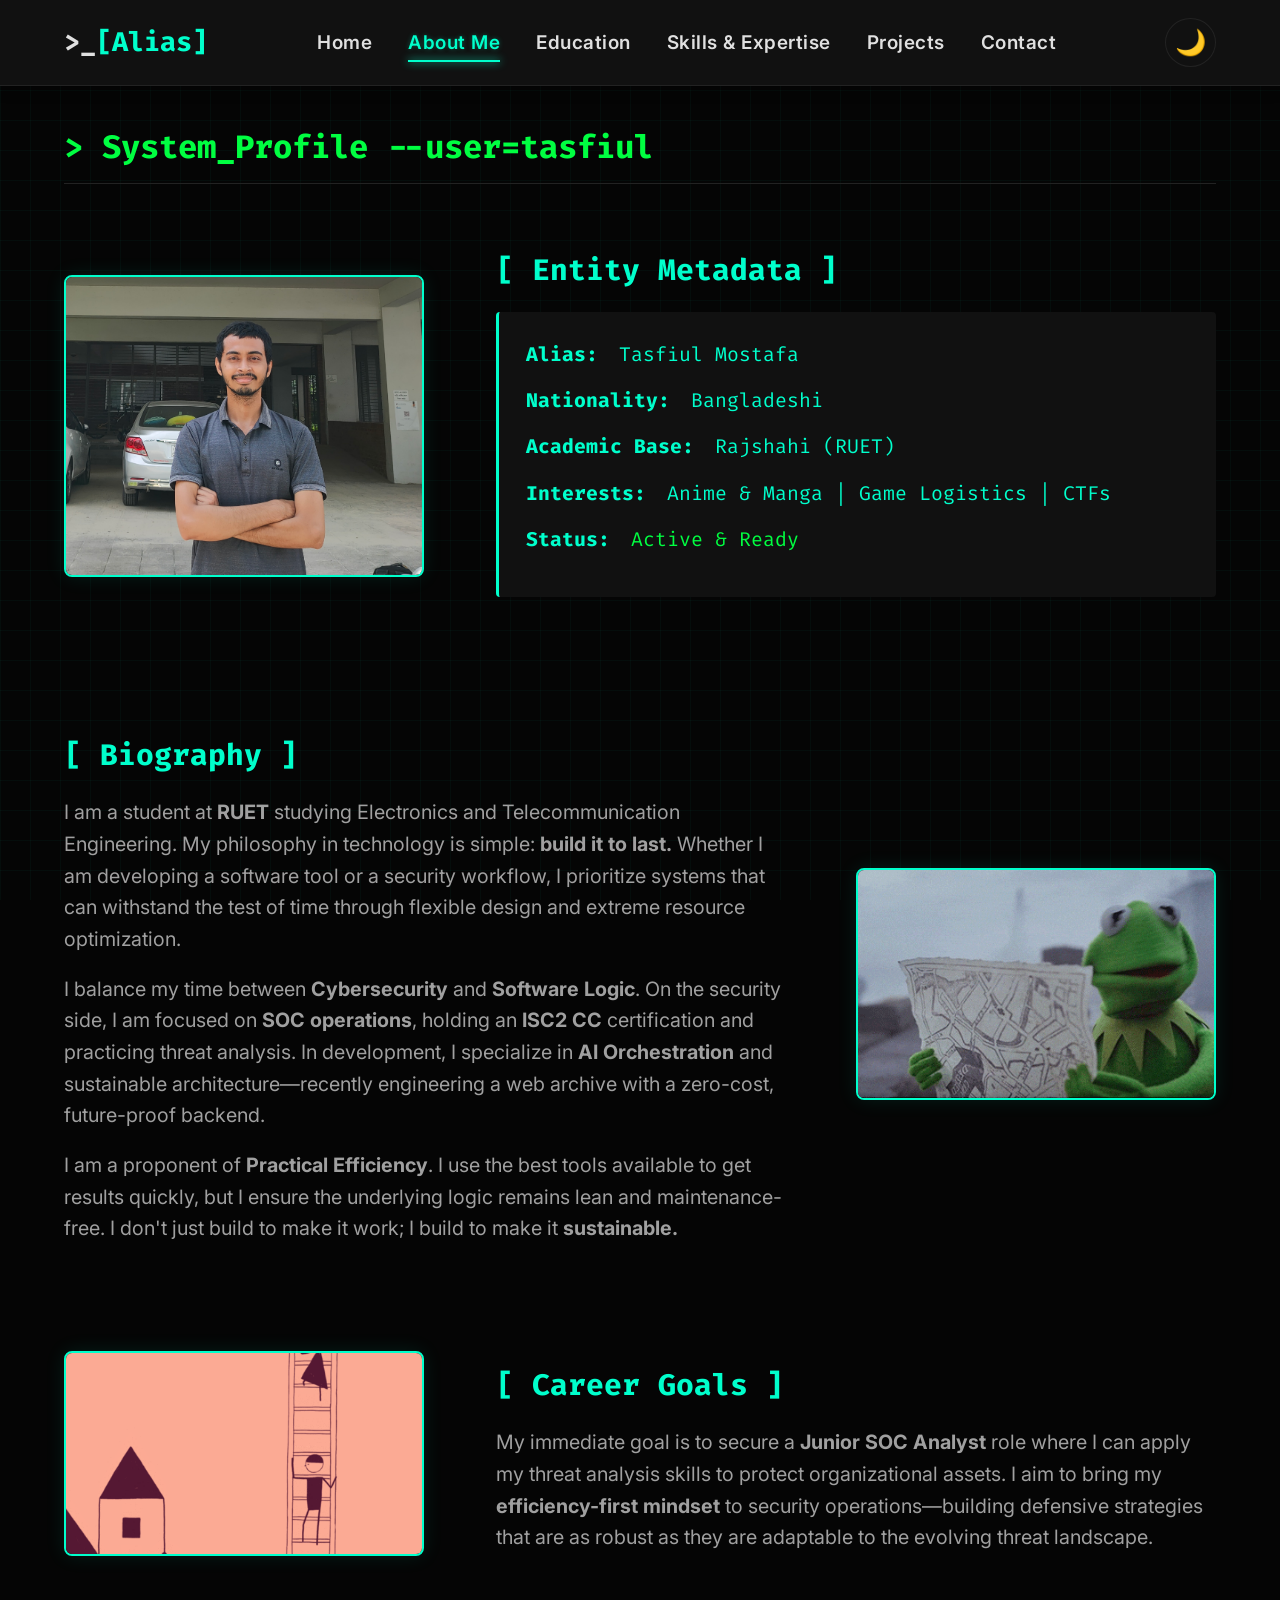
==== about.html @ ad404eb0 "CyberSec Portfolio" ====
<!DOCTYPE html>
<html lang="en">

<head>
  <meta charset="UTF-8">
  <meta name="viewport" content="width=device-width, initial-scale=1.0">
  <title>Portfolio | About Me</title>

  <meta name="description" content="About My Cyber Security & Development Experience">

  <link rel="stylesheet" href="css/style.css">
  <script src="js/main.js" defer></script>
</head>

<body>
  <!-- Navbar Placeholder injected via JS -->
  <div id="navbar-placeholder"></div>

  <main>
    <div class="page-content">
      <h1 class="page-title mono-text">&gt; System_Profile --user=tasfiul</h1>

      <!-- Section 1: Entity Metadata -->
      <section class="about-section flex-normal">
        <div class="about-img-wrapper">
          <img src="me.jpg" alt="Profile" class="profile-img">
        </div>

        <div class="about-text">
          <h2>[ Entity Metadata ]</h2>
          <ul class="personal-details mono-text">
            <li><strong>Alias:</strong> Tasfiul Mostafa</li>
            <li><strong>Nationality:</strong> Bangladeshi</li>
            <li><strong>Academic Base:</strong> Rajshahi (RUET)</li>
            <li><strong>Interests:</strong> Anime & Manga | Game Logistics | CTFs</li>
            <li><strong>Status:</strong> <span style="color: var(--secondary-color);">Active & Ready</span></li>
          </ul>
        </div>
      </section>

      <!-- Section 2: Biography -->
      <section class="about-section flex-reverse">
        <div class="about-img-wrapper">
          <img src="kermit_confused.gif" alt="Biography Image" class="profile-img">
        </div>

        <div class="about-text">
          <h2>[ Biography ]</h2>
          <p>
            I am a student at <strong>RUET</strong> studying Electronics and Telecommunication Engineering.
            My philosophy in technology is simple: <strong>build it to last.</strong> Whether I am
            developing a software tool or a security workflow, I prioritize systems that can
            withstand the test of time through flexible design and extreme resource optimization.
          </p>
          <p>
            I balance my time between <strong>Cybersecurity</strong> and <strong>Software Logic</strong>.
            On the security side, I am focused on <strong>SOC operations</strong>, holding an
            <strong>ISC2 CC</strong> certification and practicing threat analysis. In development,
            I specialize in <strong>AI Orchestration</strong> and sustainable architecture—recently
            engineering a web archive with a zero-cost, future-proof backend.
          </p>
          <p>
            I am a proponent of <strong>Practical Efficiency</strong>. I use the best tools
            available to get results quickly, but I ensure the underlying logic remains lean
            and maintenance-free. I don't just build to make it work; I build to make it
            <strong>sustainable.</strong>
          </p>
        </div>
      </section>

      <!-- Section 3: Career Goals -->
      <section class="about-section flex-normal">
        <div class="about-img-wrapper">
          <img src="bEy.gif" alt="Career Goals Image" class="profile-img">
        </div>

        <div class="about-text">
          <h2>[ Career Goals ]</h2>
          <p>
            My immediate goal is to secure a <strong>Junior SOC Analyst</strong> role where I
            can apply my threat analysis skills to protect organizational assets. I aim to
            bring my <strong>efficiency-first mindset</strong> to security operations—building
            defensive strategies that are as robust as they are adaptable to the
            evolving threat landscape.
          </p>
        </div>
      </section>

    </div>
  </main>
</body>

</html>
---- css/style.css ----
@import url('https://fonts.googleapis.com/css2?family=Fira+Code:wght@400;700&family=Inter:wght@300;400;600;800&display=swap');

:root {
  --bg-color: #050505;
  --text-color: #e0e0e0;
  --muted-color: #a0a0a0;
  --btn-text: #050505;
  --primary-color: #00ffcc;
  /* Cyan */
  --secondary-color: #00ff41;
  /* Green */
  --secondary-bg: #111111;
  --border-color: #222222;
  --font-main: 'Inter', system-ui, sans-serif;
  --font-mono: 'Fira Code', 'Courier New', monospace;
  --transition-speed: 0.3s;
}

[data-theme="light"] {
  --bg-color: #f4f4f9;
  --text-color: #1a1a1a;
  --muted-color: #444444;
  --btn-text: #ffffff;
  --primary-color: #005bb5;
  --secondary-color: #007700;
  --secondary-bg: #ffffff;
  --border-color: #cccccc;
}

* {
  margin: 0;
  padding: 0;
  box-sizing: border-box;
}

html {
  font-size: 18px;
  /* Globally increases base size for zoomed readability, 1rem = 18px */
}

body {
  font-size: 1.1rem;
  /* Slightly larger base body text */
  background-color: var(--bg-color);
  color: var(--text-color);
  font-family: var(--font-main);
  line-height: 1.6;
  transition: background-color var(--transition-speed), color var(--transition-speed);
  overflow-x: hidden;
  position: relative;
}

/* Grid Background */
body::before {
  content: "";
  position: absolute;
  top: 0;
  left: 0;
  width: 100vw;
  height: 100vh;
  background-image: linear-gradient(rgba(0, 255, 204, 0.03) 1px, transparent 1px),
    linear-gradient(90deg, rgba(0, 255, 204, 0.03) 1px, transparent 1px);
  background-size: 30px 30px;
  z-index: -1;
  pointer-events: none;
}

.mono-text {
  font-family: var(--font-mono);
  color: var(--primary-color);
}

/* Navbar */
.navbar {
  display: flex;
  justify-content: space-between;
  align-items: center;
  padding: 1rem 5%;
  background-color: var(--secondary-bg);
  border-bottom: 1px solid var(--border-color);
  position: sticky;
  top: 0;
  z-index: 1000;
  box-shadow: 0 4px 12px rgba(0, 0, 0, 0.3);
}

.nav-brand {
  font-size: 1.5rem;
  font-weight: 800;
  text-decoration: none;
  font-family: var(--font-mono);
  color: var(--text-color);
  transition: text-shadow var(--transition-speed);
}

.nav-brand span {
  color: var(--primary-color);
}

.nav-brand:hover {
  text-shadow: 0 0 10px var(--primary-color);
}

.nav-links {
  display: flex;
  list-style: none;
  gap: 2rem;
}

.nav-links li a {
  text-decoration: none;
  color: var(--text-color);
  font-weight: 600;
  font-size: 1.05rem;
  letter-spacing: 0.5px;
  position: relative;
  transition: color var(--transition-speed);
  padding: 0.5rem 0;
}

.nav-links li a::after {
  content: '';
  position: absolute;
  width: 0;
  height: 2px;
  display: block;
  margin-top: 2px;
  right: 0;
  background: var(--primary-color);
  transition: width 0.3s ease, right 0.3s ease, box-shadow 0.3s ease;
}

.nav-links li a:hover::after,
.nav-links li a.active::after {
  width: 100%;
  left: 0;
  box-shadow: 0 0 8px var(--primary-color);
}

.nav-links li a:hover,
.nav-links li a.active {
  color: var(--primary-color);
  text-shadow: 0 0 5px rgba(0, 255, 204, 0.3);
}

/* Theme Toggle */
.theme-toggle {
  background: none;
  border: 1px solid var(--border-color);
  color: var(--text-color);
  font-size: 1.4rem;
  cursor: pointer;
  padding: 0.5rem;
  border-radius: 50%;
  transition: transform 0.3s cubic-bezier(0.175, 0.885, 0.32, 1.275), box-shadow 0.3s, background-color 0.3s, border-color 0.3s;
}

.theme-toggle:hover {
  transform: rotate(20deg) scale(1.15);
  box-shadow: 0 0 15px var(--primary-color);
  border-color: var(--primary-color);
  color: var(--primary-color);
}

@keyframes pop-animation {
  0% {
    transform: scale(1);
  }

  50% {
    transform: scale(1.4) rotate(10deg);
  }

  100% {
    transform: scale(1.15) rotate(20deg);
  }
}

.theme-toggle.pop {
  animation: pop-animation 0.4s ease-out forwards;
}

/* Base Layout & Utilities */
main {
  padding: 2rem 5%;
  min-height: calc(100vh - 80px);
}

/* Buttons */
.btn {
  display: inline-block;
  padding: 0.8rem 1.8rem;
  text-decoration: none;
  font-family: var(--font-mono);
  font-weight: 700;
  border-radius: 4px;
  transition: transform 0.2s cubic-bezier(0.175, 0.885, 0.32, 1.275), box-shadow 0.2s, background-color 0.2s;
  cursor: pointer;
  border: 2px solid transparent;
}

.btn-primary {
  background-color: var(--primary-color);
  color: var(--btn-text);
  border-color: var(--primary-color);
}

.btn-primary:hover {
  transform: translateY(-5px) scale(1.05);
  box-shadow: 0 10px 20px rgba(0, 255, 204, 0.4);
}

.btn-outline {
  background-color: transparent;
  color: var(--primary-color);
  border: 2px solid var(--primary-color);
}

.btn-outline:hover {
  transform: translateY(-5px) scale(1.05);
  box-shadow: 0 10px 20px rgba(0, 255, 204, 0.2);
  background-color: rgba(0, 255, 204, 0.1);
}

/* Glitch Effect */
.glitch {
  position: relative;
  font-size: 4rem;
  font-weight: 800;
  text-transform: uppercase;
  letter-spacing: 2px;
  color: var(--text-color);
  display: inline-block;
}

.glitch::before,
.glitch::after {
  content: attr(data-text);
  position: absolute;
  top: 0;
  left: 0;
  width: 100%;
  height: 100%;
  opacity: 0.8;
}

.glitch::before {
  left: 2px;
  text-shadow: -2px 0 var(--secondary-color);
  clip: rect(24px, 550px, 90px, 0);
  animation: glitch-anim-2 3s infinite linear alternate-reverse;
}

.glitch::after {
  left: -2px;
  text-shadow: -2px 0 var(--primary-color);
  clip: rect(85px, 550px, 140px, 0);
  animation: glitch-anim 2.5s infinite linear alternate-reverse;
}

.glitch:hover::before {
  animation-duration: 0.2s;
}

.glitch:hover::after {
  animation-duration: 0.2s;
}

@keyframes glitch-anim {
  0% {
    clip: rect(21px, 9999px, 83px, 0);
  }

  20% {
    clip: rect(6px, 9999px, 89px, 0);
  }

  40% {
    clip: rect(98px, 9999px, 32px, 0);
  }

  60% {
    clip: rect(25px, 9999px, 66px, 0);
  }

  80% {
    clip: rect(51px, 9999px, 19px, 0);
  }

  100% {
    clip: rect(38px, 9999px, 88px, 0);
  }
}

@keyframes glitch-anim-2 {
  0% {
    clip: rect(10px, 9999px, 48px, 0);
  }

  20% {
    clip: rect(91px, 9999px, 13px, 0);
  }

  40% {
    clip: rect(32px, 9999px, 78px, 0);
  }

  60% {
    clip: rect(74px, 9999px, 21px, 0);
  }

  80% {
    clip: rect(15px, 9999px, 63px, 0);
  }

  100% {
    clip: rect(82px, 9999px, 4px, 0);
  }
}

/* Home Hero Section */
.hero {
  display: flex;
  flex-direction: column;
  justify-content: center;
  align-items: flex-start;
  min-height: 80vh;
}

.hero .status {
  font-size: 1.1rem;
  margin-bottom: 0.5rem;
}

.hero h2 {
  font-size: 2rem;
  margin: 1rem 0;
  color: var(--secondary-color);
  font-family: var(--font-mono);
  font-weight: 400;
}

.hero>p:not(.status) {
  font-size: 1.2rem;
  max-width: 600px;
  margin-bottom: 2.5rem;
  color: var(--muted-color);
}

.cta-group {
  display: flex;
  gap: 1.5rem;
}

/* Animations using plain CSS for page load */
@keyframes slideDown {
  from {
    opacity: 0;
    transform: translateY(-20px);
  }

  to {
    opacity: 1;
    transform: translateY(0);
  }
}

@keyframes fadeIn {
  from {
    opacity: 0;
  }

  to {
    opacity: 1;
  }
}

.hero>* {
  animation: slideDown 0.8s cubic-bezier(0.175, 0.885, 0.32, 1.275) backwards;
}

.hero .status {
  animation-delay: 0.1s;
}

.hero h1 {
  animation-delay: 0.3s;
}

.hero h2 {
  animation-delay: 0.5s;
}

.hero>p:not(.status) {
  animation-delay: 0.7s;
}

.hero .cta-group {
  animation-delay: 0.9s;
}

/* ============================
   Page Specific Styles
   ============================ */

/* Animating entries for non-home pages */
.page-content {
  animation: slideDown 0.6s cubic-bezier(0.175, 0.885, 0.32, 1.275) backwards;
}

/* Page Header */
.page-title {
  font-size: 1.8rem;
  margin-bottom: 2rem;
  border-bottom: 1px solid var(--border-color);
  padding-bottom: 0.5rem;
  color: var(--secondary-color);
}

/* About Page */
.about-section {
  display: flex;
  align-items: center;
  gap: 4rem;
  margin-bottom: 4rem;
}

.about-section:last-child {
  margin-bottom: 2rem;
}

.about-section.flex-reverse {
  flex-direction: row-reverse;
}

.about-img-wrapper {
  flex: 1;
  display: flex;
  justify-content: center;
}

.about-text {
  flex: 2;
}

.profile-img {
  width: 100%;
  max-width: 400px;
  border-radius: 8px;
  border: 2px solid var(--primary-color);
  box-shadow: 0 0 20px rgba(0, 255, 204, 0.1);
  transition: transform 0.3s ease, box-shadow 0.3s ease;
}

.profile-img:hover {
  transform: scale(1.03);
  box-shadow: 0 0 30px rgba(0, 255, 204, 0.4);
}

.about-text h2,
.about-text h3 {
  color: var(--primary-color);
  margin-bottom: 1rem;
  margin-top: 1.5rem;
  font-family: var(--font-mono);
}

.personal-details {
  list-style: none;
  background-color: var(--secondary-bg);
  padding: 1.5rem;
  border-left: 3px solid var(--primary-color);
  margin-bottom: 2rem;
  border-radius: 4px;
}

.personal-details li {
  margin-bottom: 0.8rem;
  font-size: 1.1rem;
}

.personal-details strong {
  color: var(--primary-color);
  margin-right: 0.5rem;
}

.about-text p {
  font-size: 1.1rem;
  color: var(--muted-color);
  margin-bottom: 1rem;
}

/* ============================
   Tables & Data (Education)
   ============================ */
.data-table-wrapper {
  overflow-x: auto;
  margin-top: 2rem;
  background-color: var(--secondary-bg);
  border-radius: 8px;
  border: 1px solid var(--border-color);
  box-shadow: 0 4px 15px rgba(0, 0, 0, 0.2);
}

.data-table {
  width: 100%;
  border-collapse: collapse;
  text-align: left;
}

.data-table th,
.data-table td {
  padding: 1.2rem 1.5rem;
  border-bottom: 1px solid var(--border-color);
}

.data-table th {
  background-color: rgba(0, 255, 204, 0.05);
  color: var(--primary-color);
  font-family: var(--font-mono);
  font-weight: 700;
  text-transform: uppercase;
  letter-spacing: 1px;
}

.data-table tr:last-child td {
  border-bottom: none;
}

.data-table tr:hover td {
  background-color: rgba(0, 255, 204, 0.02);
}

.data-table td.highlight {
  color: var(--secondary-color);
  font-weight: 600;
}

/* ============================
   Skills & Proficiency Labels
   ============================ */
.skills-wrapper {
  display: flex;
  flex-direction: column;
  gap: 3rem;
  margin-top: 2rem;
}

.skill-cols {
  display: grid;
  grid-template-columns: 1fr 1fr;
  gap: 3rem;
  align-items: flex-start;
}

.skill-category h3 {
  color: var(--secondary-color);
  font-family: var(--font-mono);
  margin-bottom: 1.5rem;
  font-size: 1.5rem;
  border-bottom: 2px dashed var(--border-color);
  padding-bottom: 0.5rem;
}

.skill-sub-category {
  color: var(--primary-color);
  font-size: 1.1rem;
  margin: 1.5rem 0 1rem;
  border-bottom: 1px solid var(--border-color);
  padding-bottom: 0.3rem;
  letter-spacing: 1px;
}

.skill-col .skill-sub-category:first-child {
  margin-top: 0;
}

.skill-item-new {
  display: flex;
  justify-content: space-between;
  align-items: center;
  padding: 0.8rem 1rem;
  background-color: rgba(255, 255, 255, 0.02);
  border-radius: 4px;
  margin-bottom: 0.5rem;
  border-left: 2px solid transparent;
  transition: border-color var(--transition-speed), background-color var(--transition-speed);
}

.skill-item-new:hover {
  background-color: rgba(0, 255, 204, 0.05);
  border-left-color: var(--primary-color);
}

.proficiency-label {
  padding: 0.2rem 0.6rem;
  border-radius: 4px;
  font-size: 0.8rem;
  font-family: var(--font-mono);
  font-weight: 700;
  text-transform: uppercase;
}

.prof-high {
  background-color: rgba(0, 255, 65, 0.1);
  color: #00ff41;
  /* Green */
  border: 1px solid rgba(0, 255, 65, 0.3);
}

.prof-medium {
  background-color: rgba(0, 255, 204, 0.1);
  color: #00ffcc;
  /* Cyan */
  border: 1px solid rgba(0, 255, 204, 0.3);
}

.prof-low {
  background-color: rgba(255, 165, 0, 0.1);
  color: #ffa500;
  /* Orange */
  border: 1px solid rgba(255, 165, 0, 0.3);
}

.prof-expert {
  background-color: rgba(186, 85, 211, 0.1);
  color: #ba55d3;
  /* Purple */
  border: 1px solid rgba(186, 85, 211, 0.3);
}

/* Certs Grid (Similar to Projects) */
.certs-grid {
  display: grid;
  grid-template-columns: repeat(auto-fit, minmax(300px, 1fr));
  gap: 2rem;
  margin-top: 1rem;
}

/* ============================
   Projects Page
   ============================ */
.projects-grid {
  display: grid;
  grid-template-columns: repeat(3, 1fr);
  gap: 2rem;
  margin-top: 2rem;
}

.project-card {
  background-color: var(--secondary-bg);
  border: 1px solid var(--border-color);
  border-radius: 8px;
  padding: 2rem;
  transition: transform 0.3s ease, box-shadow 0.3s ease;
  position: relative;
  overflow: hidden;
}

.project-card::before {
  content: '';
  position: absolute;
  top: 0;
  left: 0;
  width: 100%;
  height: 4px;
  background: linear-gradient(90deg, var(--primary-color), var(--secondary-color));
}

.project-card:hover {
  transform: translateY(-5px);
  box-shadow: 0 10px 25px rgba(0, 255, 204, 0.15);
  border-color: rgba(0, 255, 204, 0.3);
}

.project-title {
  color: var(--primary-color);
  font-family: var(--font-mono);
  font-size: 1.5rem;
  margin-bottom: 1rem;
}

.project-desc {
  color: var(--muted-color);
  margin-bottom: 1.5rem;
  font-size: 1rem;
}

.tech-stack {
  display: flex;
  flex-wrap: wrap;
  gap: 0.5rem;
  margin-bottom: 1.5rem;
}

.tech-tag {
  background-color: rgba(0, 255, 204, 0.1);
  color: var(--primary-color);
  padding: 0.3rem 0.8rem;
  border-radius: 20px;
  font-size: 0.85rem;
  font-family: var(--font-mono);
  border: 1px solid rgba(0, 255, 204, 0.2);
}

.project-links a {
  margin-right: 1rem;
  color: var(--text-color);
  text-decoration: none;
  font-family: var(--font-mono);
  font-size: 0.9rem;
  transition: color 0.3s;
}

.project-links a:hover {
  color: var(--secondary-color);
}

/* ============================
   Contact Page
   ============================ */
.contact-container {
  display: grid;
  grid-template-columns: 1fr 1fr;
  gap: 4rem;
  margin-top: 2rem;
}

.contact-info p {
  color: var(--muted-color);
  margin-bottom: 2rem;
}

.contact-details {
  list-style: none;
}

.contact-details li {
  margin-bottom: 1.5rem;
  display: flex;
  align-items: center;
  gap: 1rem;
  font-family: var(--font-mono);
}

.contact-details i {
  color: var(--primary-color);
  font-size: 1.5rem;
}

.contact-form {
  background-color: var(--secondary-bg);
  padding: 2.5rem;
  border-radius: 8px;
  border: 1px solid var(--border-color);
  box-shadow: 0 5px 20px rgba(0, 0, 0, 0.2);
}

.form-group {
  margin-bottom: 1.5rem;
  position: relative;
}

.form-label {
  display: block;
  margin-bottom: 0.5rem;
  color: var(--primary-color);
  font-family: var(--font-mono);
}

.form-control {
  width: 100%;
  padding: 1rem;
  background-color: var(--bg-color);
  border: 1px solid var(--border-color);
  color: var(--text-color);
  border-radius: 4px;
  font-family: var(--font-main);
  transition: border-color 0.3s, box-shadow 0.3s;
}

.form-control:focus {
  outline: none;
  border-color: var(--primary-color);
  box-shadow: 0 0 10px rgba(0, 255, 204, 0.2);
}

textarea.form-control {
  resize: vertical;
  min-height: 150px;
}

.error-msg {
  color: #ff4757;
  font-size: 0.85rem;
  margin-top: 0.5rem;
  display: none;
  font-family: var(--font-mono);
}

.form-group.invalid .form-control {
  border-color: #ff4757;
}

.form-group.invalid .error-msg {
  display: block;
  animation: fadeIn 0.3s;
}

.success-msg {
  display: none;
  padding: 1rem;
  background-color: rgba(0, 255, 65, 0.1);
  border: 1px solid var(--secondary-color);
  color: var(--secondary-color);
  margin-bottom: 1.5rem;
  border-radius: 4px;
  font-family: var(--font-mono);
}

/* ============================
   Education Timeline
   ============================ */
.education-timeline {
  display: flex;
  flex-direction: column;
  gap: 2rem;
  margin-top: 2rem;
  border-left: 2px solid var(--border-color);
  padding-left: 2rem;
}

.edu-item {
  position: relative;
  background-color: var(--secondary-bg);
  padding: 2rem;
  border-radius: 8px;
  border: 1px solid var(--border-color);
  transition: transform var(--transition-speed), box-shadow var(--transition-speed);
}

.edu-item::before {
  content: '';
  position: absolute;
  left: -2.65rem;
  top: 2rem;
  width: 1rem;
  height: 1rem;
  background-color: var(--bg-color);
  border: 2px solid var(--primary-color);
  border-radius: 50%;
  transition: background-color var(--transition-speed), box-shadow var(--transition-speed);
}

.edu-item:hover {
  transform: translateX(5px);
  box-shadow: 0 5px 20px rgba(0, 255, 204, 0.1);
  border-color: rgba(0, 255, 204, 0.3);
}

.edu-item:hover::before {
  background-color: var(--primary-color);
  box-shadow: 0 0 10px var(--primary-color);
}

.edu-year {
  font-size: 0.9rem;
  color: var(--primary-color);
  margin-bottom: 0.5rem;
  display: inline-block;
  background-color: rgba(0, 255, 204, 0.1);
  padding: 0.2rem 0.8rem;
  border-radius: 20px;
}

.edu-title {
  font-size: 1.5rem;
  color: var(--text-color);
  margin-bottom: 0.5rem;
}

.edu-institution {
  font-size: 1.1rem;
  color: var(--secondary-color);
  margin-bottom: 1rem;
  font-weight: 600;
  font-family: var(--font-mono);
}

.edu-institution span {
  color: var(--text-color);
  font-weight: normal;
  font-family: var(--font-main);
}

.edu-desc {
  color: var(--muted-color);
  margin-bottom: 1.5rem;
  line-height: 1.7;
}

.edu-result {
  font-size: 1rem;
  color: var(--text-color);
  font-weight: bold;
}

/* ============================
   Comprehensive Responsive Design
   ============================ */
@media screen and (max-width: 900px) {
  .contact-container {
    grid-template-columns: 1fr;
    gap: 2rem;
  }
}

@media screen and (max-width: 768px) {

  /* Layout & Navigation */
  main {
    padding: 1rem 4%;
  }

  .page-title {
    font-size: 1.4rem;
  }

  .navbar {
    flex-direction: column;
    padding: 1rem;
    gap: 1.5rem;
  }

  .nav-links {
    flex-wrap: wrap;
    justify-content: center;
    gap: 1rem;
  }

  /* Home */
  .glitch {
    font-size: 2.2rem;
  }

  .hero h2 {
    font-size: 1.3rem;
  }

  .hero>p:not(.status) {
    font-size: 1rem;
  }

  .cta-group {
    flex-direction: column;
    width: 100%;
    gap: 1rem;
  }

  .btn {
    width: 100%;
    text-align: center;
  }

  /* About Page */
  .about-section {
    flex-direction: column !important;
    gap: 2rem;
    margin-bottom: 3rem;
  }

  .profile-img {
    margin: 0 auto;
    display: block;
    max-width: 300px;
  }

  /* Skills */
  .skill-cols {
    grid-template-columns: 1fr;
    gap: 1.5rem;
  }

  /* Education Timeline Mobile */
  .education-timeline {
    border-left: none;
    padding-left: 0;
  }

  .edu-item::before {
    display: none;
  }

  /* Projects */
  .projects-grid {
    grid-template-columns: 1fr;
  }

  /* Contact */
  .contact-form {
    padding: 1.5rem;
  }
}
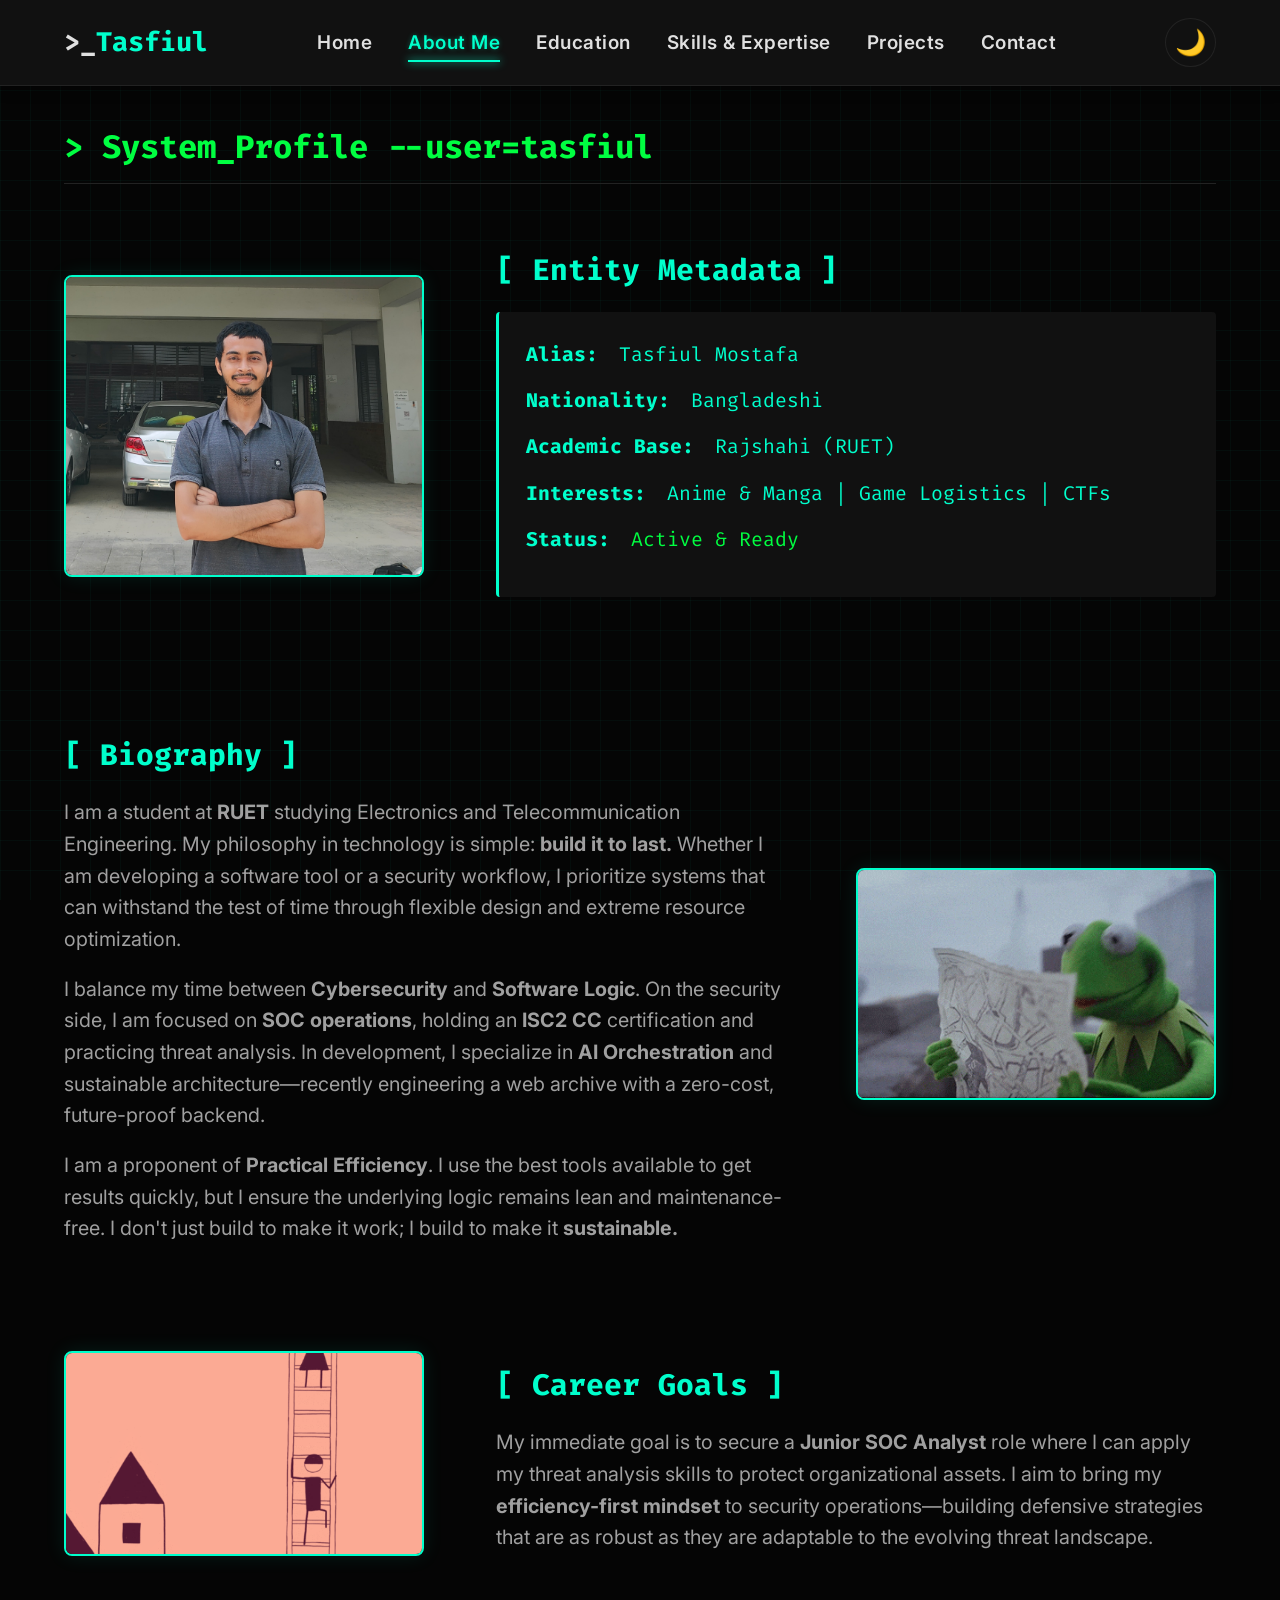
==== commit 5d6bee0c: "minor changes" ====
--- a/about.html
+++ b/about.html
@@ -8,6 +8,8 @@
 
   <meta name="description" content="About My Cyber Security & Development Experience">
 
+  <!-- Favicon -->
+  <link rel="icon" type="image/x-icon" href="https://via.placeholder.com/32x32/111/00ffcc?text=F">
   <link rel="stylesheet" href="css/style.css">
   <script src="js/main.js" defer></script>
 </head>
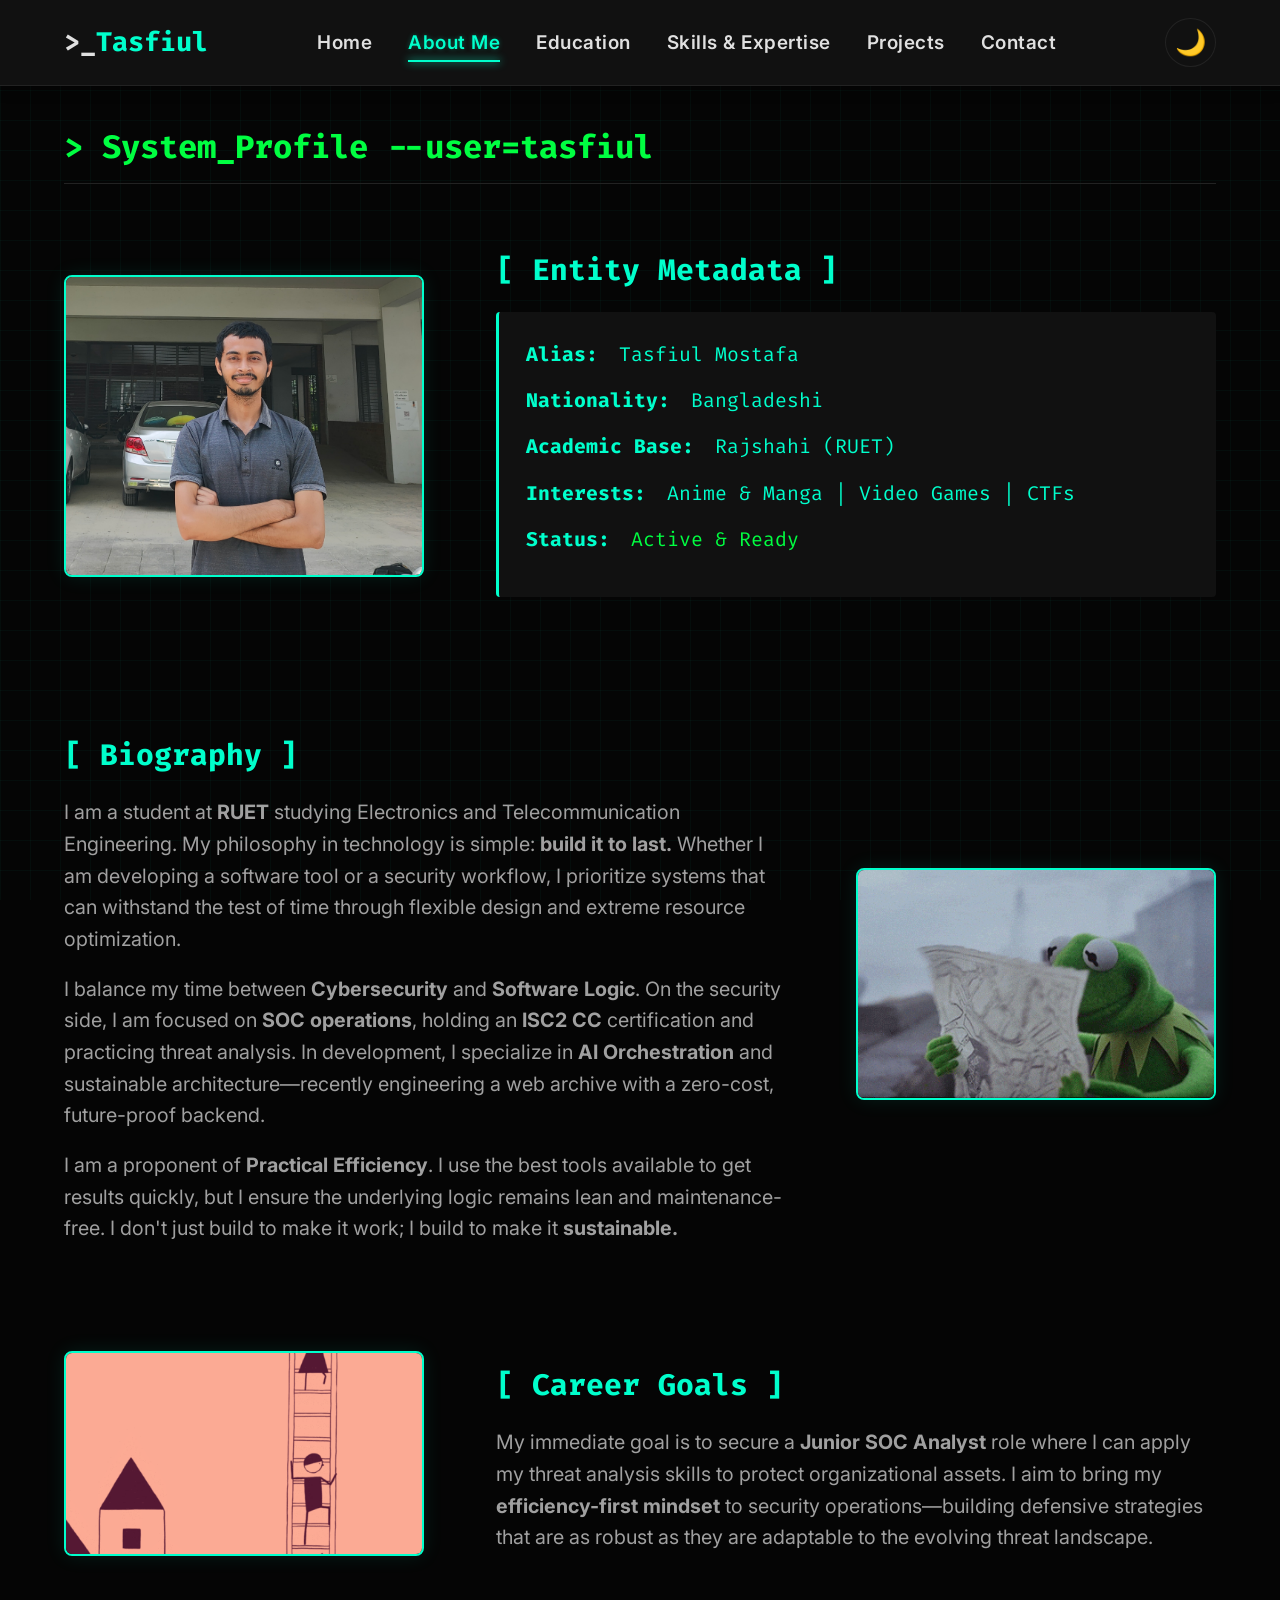
==== commit f28977b8: "minor code fixes" ====
--- a/about.html
+++ b/about.html
@@ -4,12 +4,12 @@
 <head>
   <meta charset="UTF-8">
   <meta name="viewport" content="width=device-width, initial-scale=1.0">
-  <title>Portfolio | About Me</title>
+  <title>Tasfiul | About Me</title>
 
   <meta name="description" content="About My Cyber Security & Development Experience">
 
   <!-- Favicon -->
-  <link rel="icon" type="image/x-icon" href="https://via.placeholder.com/32x32/111/00ffcc?text=F">
+  <link rel="icon" type="image/png" href="60732-oreo-illustrator-cat-android-nougat-emoji.png">
   <link rel="stylesheet" href="css/style.css">
   <script src="js/main.js" defer></script>
 </head>
@@ -34,7 +34,7 @@
             <li><strong>Alias:</strong> Tasfiul Mostafa</li>
             <li><strong>Nationality:</strong> Bangladeshi</li>
             <li><strong>Academic Base:</strong> Rajshahi (RUET)</li>
-            <li><strong>Interests:</strong> Anime & Manga | Game Logistics | CTFs</li>
+            <li><strong>Interests:</strong> Anime & Manga | Video Games | CTFs</li>
             <li><strong>Status:</strong> <span style="color: var(--secondary-color);">Active & Ready</span></li>
           </ul>
         </div>
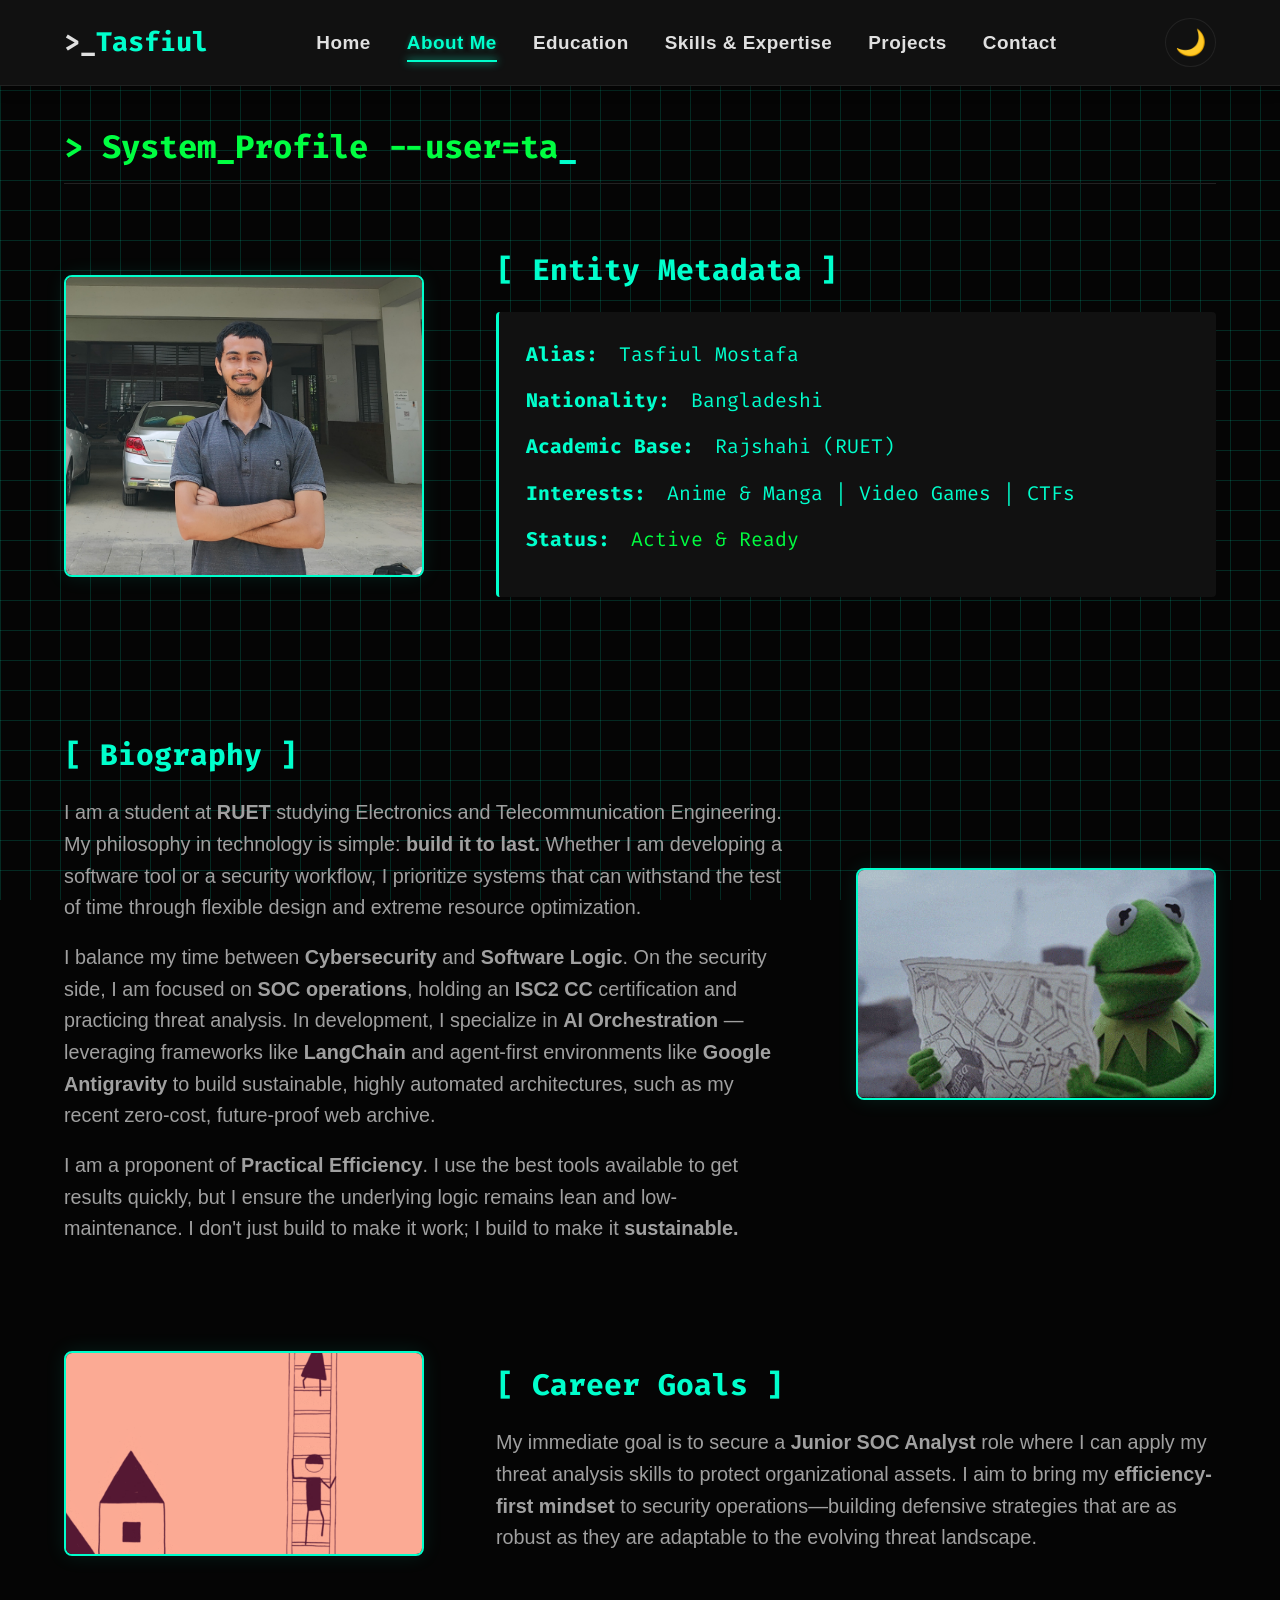
==== commit 9779854d: "minor fixes" ====
--- a/about.html
+++ b/about.html
@@ -20,7 +20,8 @@
 
   <main>
     <div class="page-content">
-      <h1 class="page-title mono-text">&gt; System_Profile --user=tasfiul</h1>
+      <h1 class="page-title mono-text"><span class="typeout" data-text="> System_Profile --user=tasfiul"></span><span
+          class="cursor">_</span></h1>
 
       <!-- Section 1: Entity Metadata -->
       <section class="about-section flex-normal">
@@ -58,13 +59,14 @@
             I balance my time between <strong>Cybersecurity</strong> and <strong>Software Logic</strong>.
             On the security side, I am focused on <strong>SOC operations</strong>, holding an
             <strong>ISC2 CC</strong> certification and practicing threat analysis. In development,
-            I specialize in <strong>AI Orchestration</strong> and sustainable architecture—recently
-            engineering a web archive with a zero-cost, future-proof backend.
+            I specialize in <strong>AI Orchestration</strong> — leveraging frameworks like <strong>LangChain</strong>
+            and agent-first environments like <strong>Google Antigravity</strong> to build sustainable, highly automated
+            architectures, such as my recent zero-cost, future-proof web archive.
           </p>
           <p>
             I am a proponent of <strong>Practical Efficiency</strong>. I use the best tools
             available to get results quickly, but I ensure the underlying logic remains lean
-            and maintenance-free. I don't just build to make it work; I build to make it
+            and low-maintenance. I don't just build to make it work; I build to make it
             <strong>sustainable.</strong>
           </p>
         </div>
--- a/css/style.css
+++ b/css/style.css
@@ -11,9 +11,10 @@
   /* Green */
   --secondary-bg: #111111;
   --border-color: #222222;
-  --font-main: 'Inter', system-ui, sans-serif;
+  --font-main: 'Helvetica Neue', Helvetica, Arial, sans-serif;
   --font-mono: 'Fira Code', 'Courier New', monospace;
   --transition-speed: 0.3s;
+  --grid-color: rgba(0, 255, 204, 0.15);
 }
 
 [data-theme="light"] {
@@ -25,6 +26,7 @@
   --secondary-color: #007700;
   --secondary-bg: #ffffff;
   --border-color: #cccccc;
+  --grid-color: rgba(0, 91, 181, 0.12);
 }
 
 * {
@@ -53,13 +55,13 @@
 /* Grid Background */
 body::before {
   content: "";
-  position: absolute;
+  position: fixed;
   top: 0;
   left: 0;
   width: 100vw;
   height: 100vh;
-  background-image: linear-gradient(rgba(0, 255, 204, 0.03) 1px, transparent 1px),
-    linear-gradient(90deg, rgba(0, 255, 204, 0.03) 1px, transparent 1px);
+  background-image: linear-gradient(var(--grid-color) 1px, transparent 1px),
+    linear-gradient(90deg, var(--grid-color) 1px, transparent 1px);
   background-size: 30px 30px;
   z-index: -1;
   pointer-events: none;
@@ -318,6 +320,24 @@
   }
 }
 
+/* Cursor Animation */
+.cursor {
+  animation: blink 0.75s step-end infinite;
+  color: var(--primary-color);
+}
+
+@keyframes blink {
+
+  from,
+  to {
+    opacity: 1;
+  }
+
+  50% {
+    opacity: 0;
+  }
+}
+
 /* Home Hero Section */
 .hero {
   display: flex;
@@ -542,7 +562,7 @@
 .skills-wrapper {
   display: flex;
   flex-direction: column;
-  gap: 3rem;
+  gap: 5rem;
   margin-top: 2rem;
 }
 
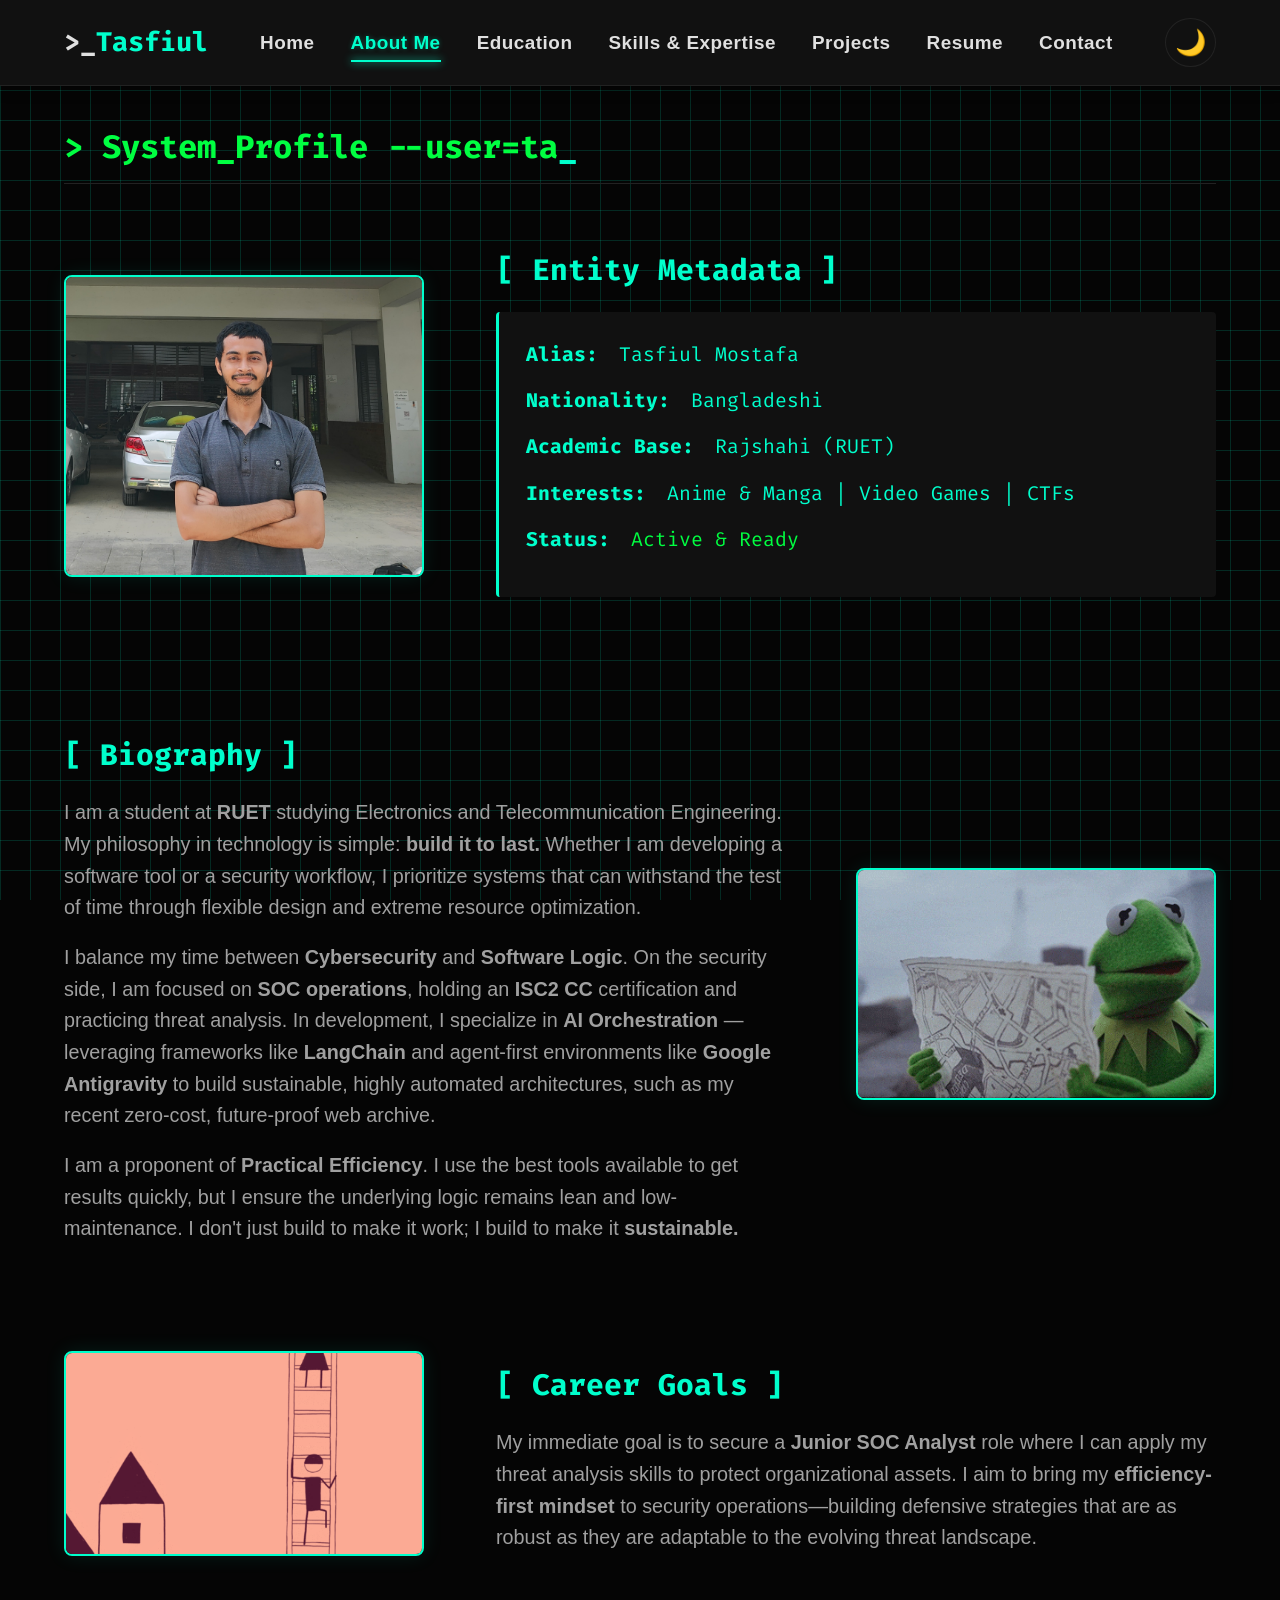
==== commit 7dd3073d: "asset relocation" ====
--- a/about.html
+++ b/about.html
@@ -9,7 +9,7 @@
   <meta name="description" content="About My Cyber Security & Development Experience">
 
   <!-- Favicon -->
-  <link rel="icon" type="image/png" href="60732-oreo-illustrator-cat-android-nougat-emoji.png">
+  <link rel="icon" type="image/png" href="assets\60732-oreo-illustrator-cat-android-nougat-emoji.png">
   <link rel="stylesheet" href="css/style.css">
   <script src="js/main.js" defer></script>
 </head>
@@ -26,7 +26,7 @@
       <!-- Section 1: Entity Metadata -->
       <section class="about-section flex-normal">
         <div class="about-img-wrapper">
-          <img src="me.jpg" alt="Profile" class="profile-img">
+          <img src="assets\me.jpg" alt="Profile" class="profile-img">
         </div>
 
         <div class="about-text">
@@ -44,7 +44,7 @@
       <!-- Section 2: Biography -->
       <section class="about-section flex-reverse">
         <div class="about-img-wrapper">
-          <img src="kermit_confused.gif" alt="Biography Image" class="profile-img">
+          <img src="assets\kermit_confused.gif" alt="Biography Image" class="profile-img">
         </div>
 
         <div class="about-text">
@@ -75,7 +75,7 @@
       <!-- Section 3: Career Goals -->
       <section class="about-section flex-normal">
         <div class="about-img-wrapper">
-          <img src="bEy.gif" alt="Career Goals Image" class="profile-img">
+          <img src="assets\bEy.gif" alt="Career Goals Image" class="profile-img">
         </div>
 
         <div class="about-text">
